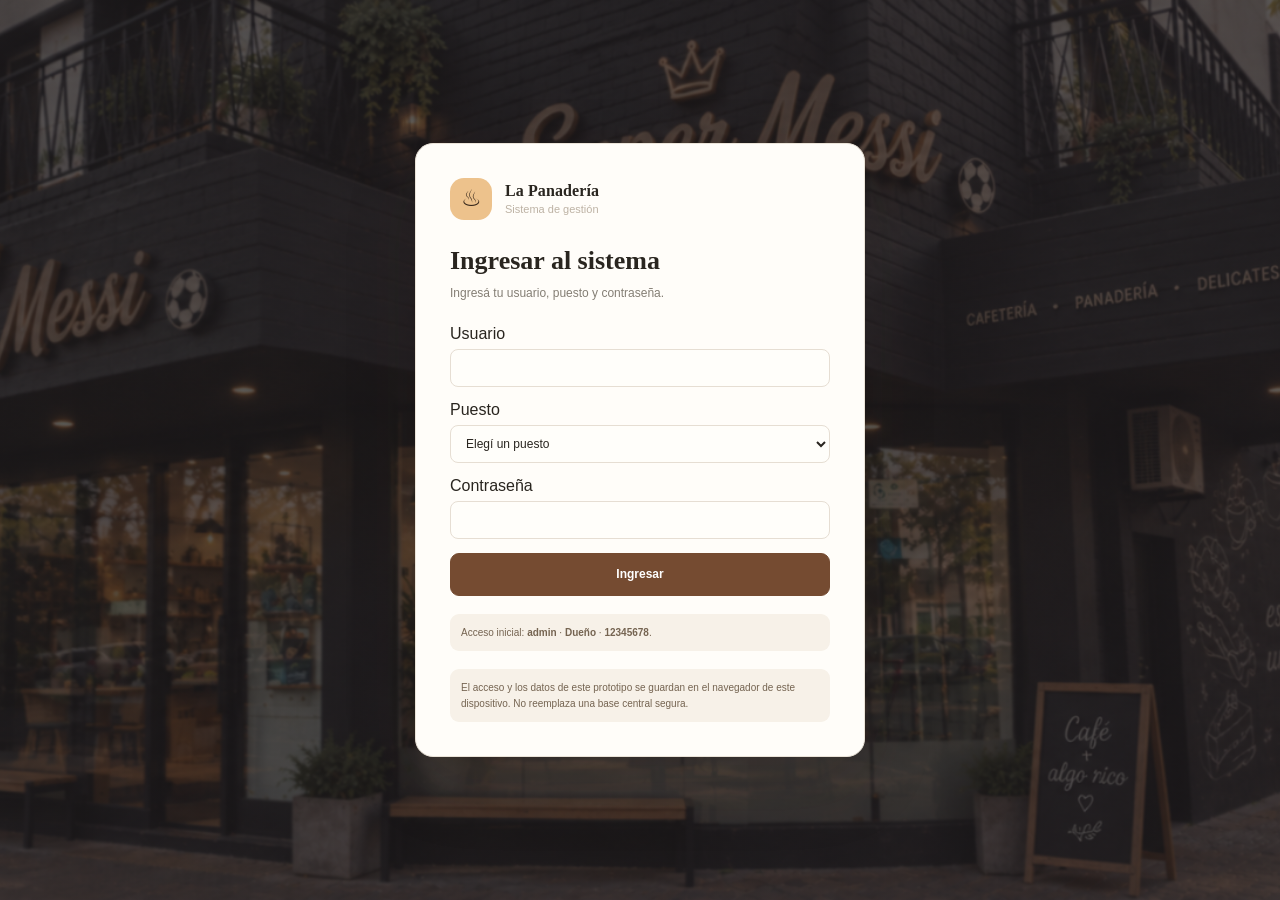
==== sistema para la panadería/login.html @ 2e44a51d "Add files via upload" ====
<!doctype html>
<html lang="es">
  <head>
    <meta charset="utf-8">
    <meta name="viewport" content="width=device-width, initial-scale=1">
    <meta name="theme-color" content="#f7f3eb">
    <title>Acceso · Gestión de Panadería</title>
    <link rel="stylesheet" href="styles.css?v=quick-link-restored">
  </head>
  <body>
    <main class="login-page login-screen" id="auth-screen">
      <section class="login-card" id="setup-panel" hidden>
        <div class="login-brand"><div class="brand-mark">♨</div><div><div class="brand-name">La Panadería</div><div class="brand-sub">Puesta en marcha</div></div></div>
        <h1>Cuenta de administración</h1>
        <p id="setup-message">Preparando la cuenta inicial de Admin…</p>
        <p class="notice error" id="setup-error" role="alert" hidden></p>
        <button class="button danger" id="clear-data-button" data-action="clear-data" hidden>Descartar datos guardados y comenzar de nuevo</button>
        <button class="button" id="existing-login-button" type="button" hidden>Volver al inicio de sesión</button>
        <div class="login-note">La información queda guardada localmente en este dispositivo. No se envía a un servidor; este acceso local no reemplaza una base central segura.</div>
      </section>
      <section class="login-card" id="login-panel" hidden>
        <div class="login-brand"><div class="brand-mark">♨</div><div><div class="brand-name">La Panadería</div><div class="brand-sub">Sistema de gestión</div></div></div>
        <h1>Ingresar al sistema</h1>
        <p>Ingresá tu usuario, puesto y contraseña.</p>
        <form id="login-form">
          <label class="field"><span>Usuario</span><input class="input" name="username" required maxlength="30" autocomplete="username"></label>
          <label class="field"><span>Puesto</span><select class="select" name="position" required>
            <option value="" disabled selected>Elegí un puesto</option>
            <option value="Cajero">Cajero</option>
            <option value="Encargado de Caja">Encargado de Caja</option>
            <option value="Encargado de Tortas/Tartas">Encargado de Tortas/Tartas</option>
            <option value="Encargado de Stock">Encargado de Stock</option>
            <option value="Dueño">Dueño</option>
          </select></label>
          <label class="field"><span>Contraseña</span><input class="input" name="password" type="password" required autocomplete="current-password"></label>
          <p id="login-error" class="notice error" role="alert" hidden></p>
          <button class="button primary" type="submit">Ingresar</button>
        </form>
        <p class="notice" id="login-notice" hidden></p>
        <div class="login-note" id="default-admin-credentials-note">Acceso inicial: <strong>admin</strong> · <strong>Dueño</strong> · <strong>12345678</strong>.</div>
        <div class="login-note">El acceso y los datos de este prototipo se guardan en el navegador de este dispositivo. No reemplaza una base central segura.</div>
      </section>
    </main>
    <div id="app" hidden></div>
    <div id="toast" class="toast" role="status" aria-live="polite"></div>
    <script src="app.js?v=single-admin-profile"></script>
  </body>
</html>
---- sistema para la panadería/styles.css ----
:root {
  color-scheme: light;
  --ink: #29251f;
  --muted: #847e74;
  --cream: #f7f3eb;
  --paper: #fffdf9;
  --line: #eae3d8;
  --brown: #754b31;
  --brown-dark: #55331f;
  --orange: #d98a49;
  --green: #447457;
  --green-soft: #e9f2eb;
  --red: #b74b40;
  --red-soft: #faece9;
  --shadow: 0 10px 35px rgba(57, 42, 27, .07);
  font-family: "Segoe UI", Arial, sans-serif;
}

* { box-sizing: border-box; }
body { margin: 0; min-width: 320px; color: var(--ink); background: var(--cream); }
button, input, select, textarea { font: inherit; }
button { cursor: pointer; }
.shell { min-height: 100vh; display: grid; grid-template-columns: 248px minmax(0, 1fr); }
.sidebar { position: sticky; top: 0; height: 100vh; padding: 26px 16px 18px; color: #f8f2e8; background: #30291f; display: flex; flex-direction: column; }
.brand { display: flex; gap: 12px; align-items: center; padding: 0 10px 30px; }
.brand-mark { width: 42px; height: 42px; border-radius: 14px; display: grid; place-items: center; color: #39291c; background: #edc28c; font-size: 23px; }
.brand-name { font: 700 16px Georgia, serif; letter-spacing: .1px; }
.brand-sub { color: #bdb2a4; margin-top: 3px; font-size: 11px; }
.nav-label { color: #9c9285; padding: 0 12px; margin: 12px 0 8px; font-size: 10px; font-weight: 700; letter-spacing: 1.4px; text-transform: uppercase; }
.nav { display: grid; gap: 4px; }
.nav button { width: 100%; border: 0; border-radius: 10px; background: transparent; color: #d8d0c4; display: flex; gap: 12px; align-items: center; text-align: left; padding: 11px 12px; font-size: 13px; }
.nav button:hover, .nav button.active { color: #fff8ed; background: #493c2e; }
.nav button.active { box-shadow: inset 3px 0 #e4ad70; }
.nav-icon { width: 19px; text-align: center; font-size: 16px; }
.sidebar-bottom { margin-top: auto; }
.local-note { color: #c5b8a8; background: #3b3328; border: 1px solid #514638; border-radius: 11px; padding: 12px; font-size: 11px; line-height: 1.55; }
.local-note strong { display: block; color: #fff2df; margin-bottom: 3px; }
.user-chip { display: flex; align-items: center; gap: 10px; margin: 16px 5px 0; }
.avatar { display: grid; place-items: center; flex: 0 0 34px; height: 34px; border-radius: 50%; color: #432d1e; background: #e8c196; font-weight: 700; font-size: 12px; }
.user-name { font-size: 12px; font-weight: 600; }
.user-role { margin-top: 2px; color: #b6aa9b; font-size: 10px; }
.logout { margin-left: auto; border: 0; color: #d8d0c4; background: transparent; padding: 6px; }
.main { min-width: 0; }
.topbar { min-height: 78px; padding: 16px 34px; display: flex; justify-content: space-between; align-items: center; border-bottom: 1px solid var(--line); background: rgba(255,253,249,.84); }
.eyebrow { color: var(--muted); font-size: 11px; }
.topbar-date { font-size: 12px; font-weight: 600; }
.top-actions { display: flex; align-items: center; gap: 10px; }
.content { max-width: 1450px; margin: 0 auto; padding: 30px 34px 56px; }
.page-head { margin-bottom: 24px; display: flex; justify-content: space-between; gap: 20px; align-items: flex-end; }
.page-title-group { display: flex; align-items: flex-start; gap: 12px; }
.back-button { width: 38px; min-width: 38px; height: 38px; padding: 0; font-size: 21px; }
.page-head h1 { font: 700 30px Georgia, serif; margin: 0; letter-spacing: -.4px; }
.page-head p { margin: 7px 0 0; color: var(--muted); font-size: 13px; }
.head-actions { display: flex; gap: 9px; align-items: center; flex-wrap: wrap; }
.button { display: inline-flex; justify-content: center; align-items: center; gap: 8px; min-height: 38px; padding: 0 14px; border: 1px solid var(--line); border-radius: 9px; color: var(--ink); background: var(--paper); font-size: 12px; font-weight: 600; white-space: nowrap; }
.button:hover { border-color: #c9b8a4; transform: translateY(-1px); }
.button.primary { color: white; border-color: var(--brown); background: var(--brown); }
.button.primary:hover { background: var(--brown-dark); }
.button.danger { color: var(--red); border-color: #edd2cd; background: #fff8f6; }
.button.small { min-height: 30px; padding: 0 10px; font-size: 11px; }
.button.ghost { border-color: transparent; background: transparent; }
.button:disabled { cursor: not-allowed; opacity: .45; transform: none; }
.grid { display: grid; gap: 16px; }
.stats { grid-template-columns: repeat(4, minmax(0, 1fr)); margin-bottom: 18px; }
.card, .stat { border: 1px solid var(--line); border-radius: 13px; background: var(--paper); box-shadow: var(--shadow); }
.stat { padding: 18px; }
.stat-top { display: flex; align-items: center; justify-content: space-between; color: var(--muted); font-size: 12px; }
.stat-icon { width: 32px; height: 32px; display: grid; place-items: center; border-radius: 10px; color: var(--brown); background: #f4ece0; font-size: 15px; }
.stat-value { margin-top: 13px; font-size: 25px; font-weight: 700; letter-spacing: -.6px; }
.stat-foot { margin-top: 5px; color: var(--muted); font-size: 11px; }
.dashboard-grid { grid-template-columns: minmax(0, 1.45fr) minmax(280px, .8fr); align-items: start; }
.card { overflow: hidden; }
.card-head { display: flex; justify-content: space-between; align-items: center; gap: 12px; padding: 17px 19px; border-bottom: 1px solid var(--line); }
.card-head h2 { margin: 0; font-size: 14px; }
.card-head span { color: var(--muted); font-size: 11px; }
.card-body { padding: 18px 19px; }
.quick-grid { display: grid; grid-template-columns: repeat(2, minmax(0, 1fr)); gap: 10px; }
.quick-link { display: flex; height: 106px; min-width: 0; flex-direction: column; align-items: flex-start; justify-content: center; border: 1px solid var(--line); border-radius: 11px; padding: 15px; color: var(--ink); background: #fffdfa; }
.quick-link:hover { border-color: #d6b58f; background: #fff9f0; }
.quick-icon { display: block; margin-bottom: 12px; font-size: 20px; }
.quick-link strong { display: block; font-size: 12px; }
.quick-link small { display: block; color: var(--muted); margin-top: 5px; font-size: 10px; }
.alert-list, .activity-list { display: grid; gap: 9px; }
.alert-item { display: flex; align-items: flex-start; gap: 10px; padding: 11px; border-radius: 9px; color: #664321; background: #fbf2e4; font-size: 11px; line-height: 1.45; }
.alert-item.critical { color: #8d3c34; background: var(--red-soft); }
.alert-dot { margin-top: 3px; width: 7px; height: 7px; border-radius: 50%; background: var(--orange); flex: 0 0 7px; }
.alert-item.critical .alert-dot { background: var(--red); }
.empty { color: var(--muted); padding: 28px 14px; text-align: center; font-size: 12px; }
.table-wrap { overflow-x: auto; }
table { width: 100%; border-collapse: collapse; text-align: left; }
th { padding: 11px 16px; color: var(--muted); background: #fbf8f3; font-size: 10px; font-weight: 700; letter-spacing: .6px; text-transform: uppercase; white-space: nowrap; }
td { padding: 13px 16px; border-top: 1px solid #f0ebe3; font-size: 12px; vertical-align: middle; }
td strong { font-size: 12px; }
.subtext { display: block; margin-top: 3px; color: var(--muted); font-size: 10px; }
.table-actions { display: flex; gap: 6px; justify-content: flex-end; white-space: nowrap; }
.badge { display: inline-flex; padding: 4px 8px; border-radius: 30px; background: #f0ede7; color: #615a50; font-size: 10px; font-weight: 600; white-space: nowrap; }
.badge.green { color: var(--green); background: var(--green-soft); }
.badge.red { color: var(--red); background: var(--red-soft); }
.badge.gold { color: #89602e; background: #f8efdd; }
.toolbar { display: flex; gap: 10px; align-items: center; padding: 14px 16px; border-bottom: 1px solid var(--line); }
.input, .select, .textarea { width: 100%; min-height: 38px; padding: 9px 11px; color: var(--ink); border: 1px solid #e6ded3; border-radius: 8px; outline: 0; background: #fffefa; font-size: 12px; }
.input:focus, .select:focus, .textarea:focus { border-color: #b8916c; box-shadow: 0 0 0 3px rgba(184,145,108,.13); }
.toolbar .input { max-width: 290px; }
.toolbar .select { width: auto; min-width: 150px; }
.form-grid { display: grid; grid-template-columns: repeat(2, minmax(0, 1fr)); gap: 14px; }
.field { display: grid; gap: 6px; }
.field.full { grid-column: 1 / -1; }
.field label { color: #625b52; font-size: 11px; font-weight: 600; }
.field small { color: var(--muted); font-size: 10px; line-height: 1.45; }
.modal-backdrop { position: fixed; z-index: 10; inset: 0; padding: 22px; display: grid; place-items: center; background: rgba(27,22,17,.52); }
.modal { width: min(540px, 100%); max-height: min(88vh, 850px); overflow-y: auto; border: 1px solid var(--line); border-radius: 16px; background: var(--paper); box-shadow: 0 25px 80px rgba(25,18,11,.25); }
.modal.wide { width: min(760px, 100%); }
.modal-head { display: flex; justify-content: space-between; align-items: center; padding: 19px 21px; border-bottom: 1px solid var(--line); }
.modal-head h2 { margin: 0; font: 700 19px Georgia, serif; }
.modal-close { border: 0; background: none; color: var(--muted); font-size: 22px; }
.modal-form { padding: 20px 21px; }
.modal-foot { display: flex; justify-content: flex-end; gap: 8px; padding-top: 20px; }
.notice { padding: 12px 14px; border: 1px solid #e9d8bd; border-radius: 9px; color: #6f512c; background: #fbf4e8; font-size: 11px; line-height: 1.55; }
.notice.error { color: #853b34; border-color: #ecd0ca; background: var(--red-soft); }
.toast { position: fixed; z-index: 30; right: 22px; bottom: 22px; max-width: min(430px, calc(100vw - 44px)); padding: 12px 16px; transform: translateY(15px); opacity: 0; pointer-events: none; border-radius: 10px; color: white; background: #342c22; box-shadow: var(--shadow); font-size: 12px; transition: .2s; }
.toast.show { transform: translateY(0); opacity: 1; }
.toast.error { background: #8d3d35; }
.pos-layout { display: grid; grid-template-columns: minmax(0, 1.35fr) minmax(300px, .75fr); align-items: start; gap: 16px; }
.product-grid { display: grid; grid-template-columns: repeat(auto-fill, minmax(135px, 1fr)); gap: 10px; padding: 15px; }
.product-tile { min-height: 115px; padding: 13px; border: 1px solid var(--line); border-radius: 11px; background: #fffdfa; text-align: left; }
.product-tile:hover { border-color: #cba276; background: #fff7ed; }
.product-tile:disabled { opacity: .5; cursor: not-allowed; }
.product-tile strong { display: block; margin: 10px 0 5px; font-size: 12px; }
.product-tile small { color: var(--muted); font-size: 10px; }
.cart-row { display: flex; justify-content: space-between; align-items: center; gap: 10px; padding: 12px 0; border-bottom: 1px solid #eee8de; font-size: 11px; }
.cart-total { display: flex; justify-content: space-between; margin: 16px 0; font-weight: 700; }
.qty-control { display: flex; gap: 6px; align-items: center; }
.qty-control button { width: 24px; height: 24px; border: 1px solid var(--line); border-radius: 7px; background: white; }
.report-controls { display: flex; gap: 10px; flex-wrap: wrap; }
.report-controls .select { width: auto; min-width: 150px; }
.report-total { padding: 22px; }
.report-total .number { margin: 10px 0 5px; font-size: 32px; font-weight: 700; }
.login-page { min-height: 100vh; padding: 22px; display: grid; place-items: center; background: radial-gradient(circle at 70% 20%, #f0dfc5, transparent 35%), var(--cream); }
.login-screen { background: linear-gradient(rgba(26, 22, 20, .46), rgba(26, 22, 20, .46)), url("login-fondo.png") center / cover no-repeat; }
.login-card { width: min(450px, 100%); padding: 34px; border: 1px solid var(--line); border-radius: 18px; background: var(--paper); box-shadow: 0 25px 80px rgba(57,42,27,.1); }
.login-brand { display: flex; align-items: center; gap: 13px; margin-bottom: 26px; }
.login-card h1 { margin: 0; font: 700 26px Georgia, serif; }
.login-card > p { color: var(--muted); margin: 8px 0 22px; font-size: 12px; line-height: 1.55; }
.login-card form { display: grid; gap: 14px; }
.login-card .button { width: 100%; min-height: 43px; }
.login-note { margin-top: 18px; padding: 11px; border-radius: 9px; color: #756451; background: #f7f1e8; font-size: 10px; line-height: 1.55; }
.login-page[hidden], .login-page [hidden], #app[hidden] { display: none !important; }
.mobile-menu { display: none; }
.shift-balance { display: flex; justify-content: space-between; gap: 12px; padding: 12px 0; border-bottom: 1px solid #eee8de; font-size: 12px; }
.shift-balance:last-child { border-bottom: 0; }
.positive { color: var(--green); }
.negative { color: var(--red); }

@media (max-width: 1100px) {
  .shell { grid-template-columns: 215px minmax(0, 1fr); }
  .stats { grid-template-columns: repeat(2, minmax(0, 1fr)); }
  .content { padding: 25px 22px 45px; }
  .topbar { padding-inline: 22px; }
}
@media (max-width: 800px) {
  .shell { display: block; }
  .sidebar { position: fixed; z-index: 12; left: -260px; top: 0; width: 248px; transition: left .2s; box-shadow: 12px 0 30px rgba(0,0,0,.2); }
  .sidebar.open { left: 0; }
  .mobile-menu { display: inline-flex; }
  .topbar { min-height: 66px; padding: 12px 15px; }
  .content { padding: 22px 15px 38px; }
  .dashboard-grid, .pos-layout { grid-template-columns: 1fr; }
  .page-head { align-items: flex-start; flex-direction: column; }
}
@media (max-width: 520px) {
  .stats { gap: 9px; }
  .stat { padding: 13px; }
  .stat-value { font-size: 20px; }
  .stat-top { font-size: 10px; }
  .stat-icon { width: 28px; height: 28px; }
  .page-head h1 { font-size: 26px; }
  .form-grid { grid-template-columns: 1fr; }
  .field.full { grid-column: auto; }
  .quick-grid { grid-template-columns: repeat(2, minmax(0, 1fr)); }
  .login-card { padding: 25px 21px; }
}
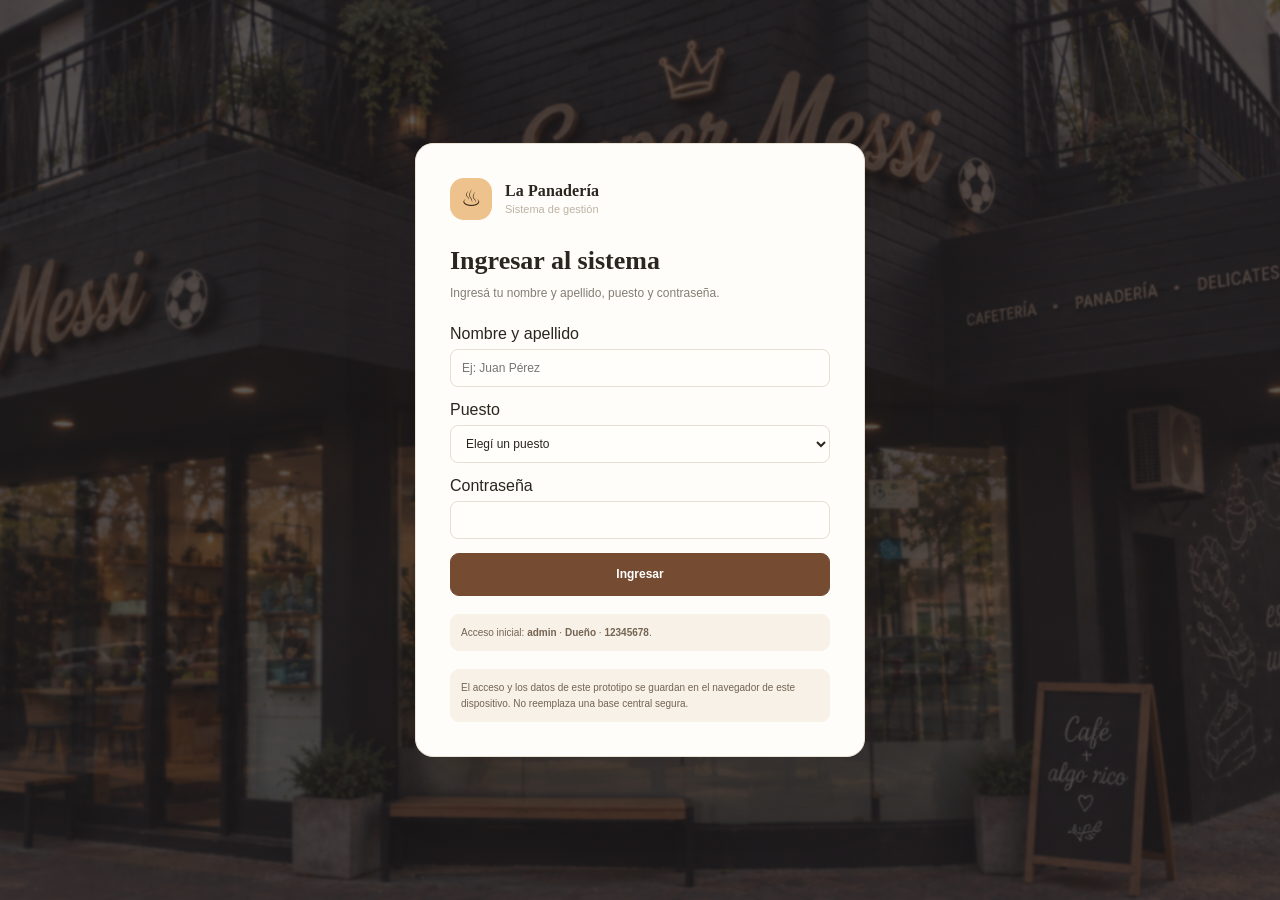
==== commit b1e48b96: "Ajustes de persistencia de sesion, login y credenciales iniciales" ====
--- a/sistema para la panadería/login.html
+++ b/sistema para la panadería/login.html
@@ -21,9 +21,9 @@
       <section class="login-card" id="login-panel" hidden>
         <div class="login-brand"><div class="brand-mark">♨</div><div><div class="brand-name">La Panadería</div><div class="brand-sub">Sistema de gestión</div></div></div>
         <h1>Ingresar al sistema</h1>
-        <p>Ingresá tu usuario, puesto y contraseña.</p>
+        <p>Ingresá tu nombre y apellido, puesto y contraseña.</p>
         <form id="login-form">
-          <label class="field"><span>Usuario</span><input class="input" name="username" required maxlength="30" autocomplete="username"></label>
+          <label class="field"><span>Nombre y apellido</span><input class="input" name="username" required maxlength="50" autocomplete="name" placeholder="Ej: Juan Pérez"></label>
           <label class="field"><span>Puesto</span><select class="select" name="position" required>
             <option value="" disabled selected>Elegí un puesto</option>
             <option value="Cajero">Cajero</option>
